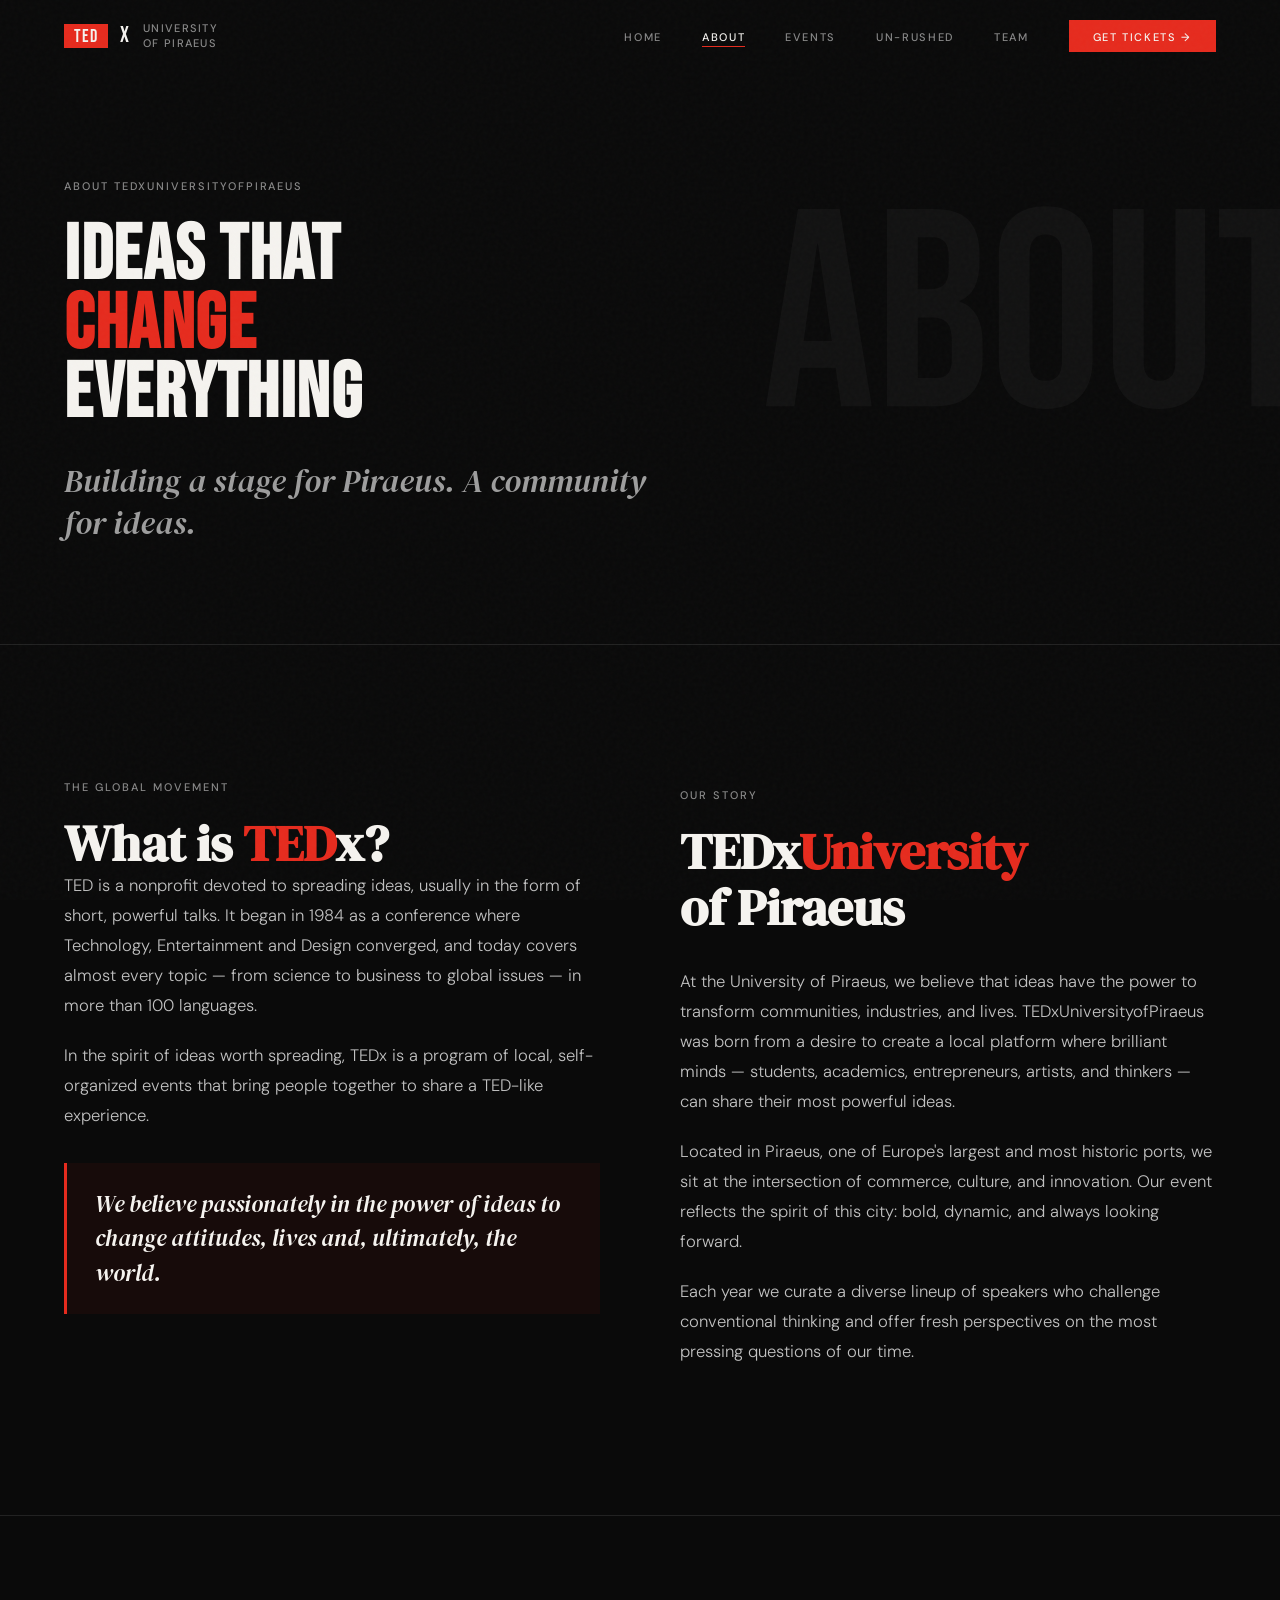
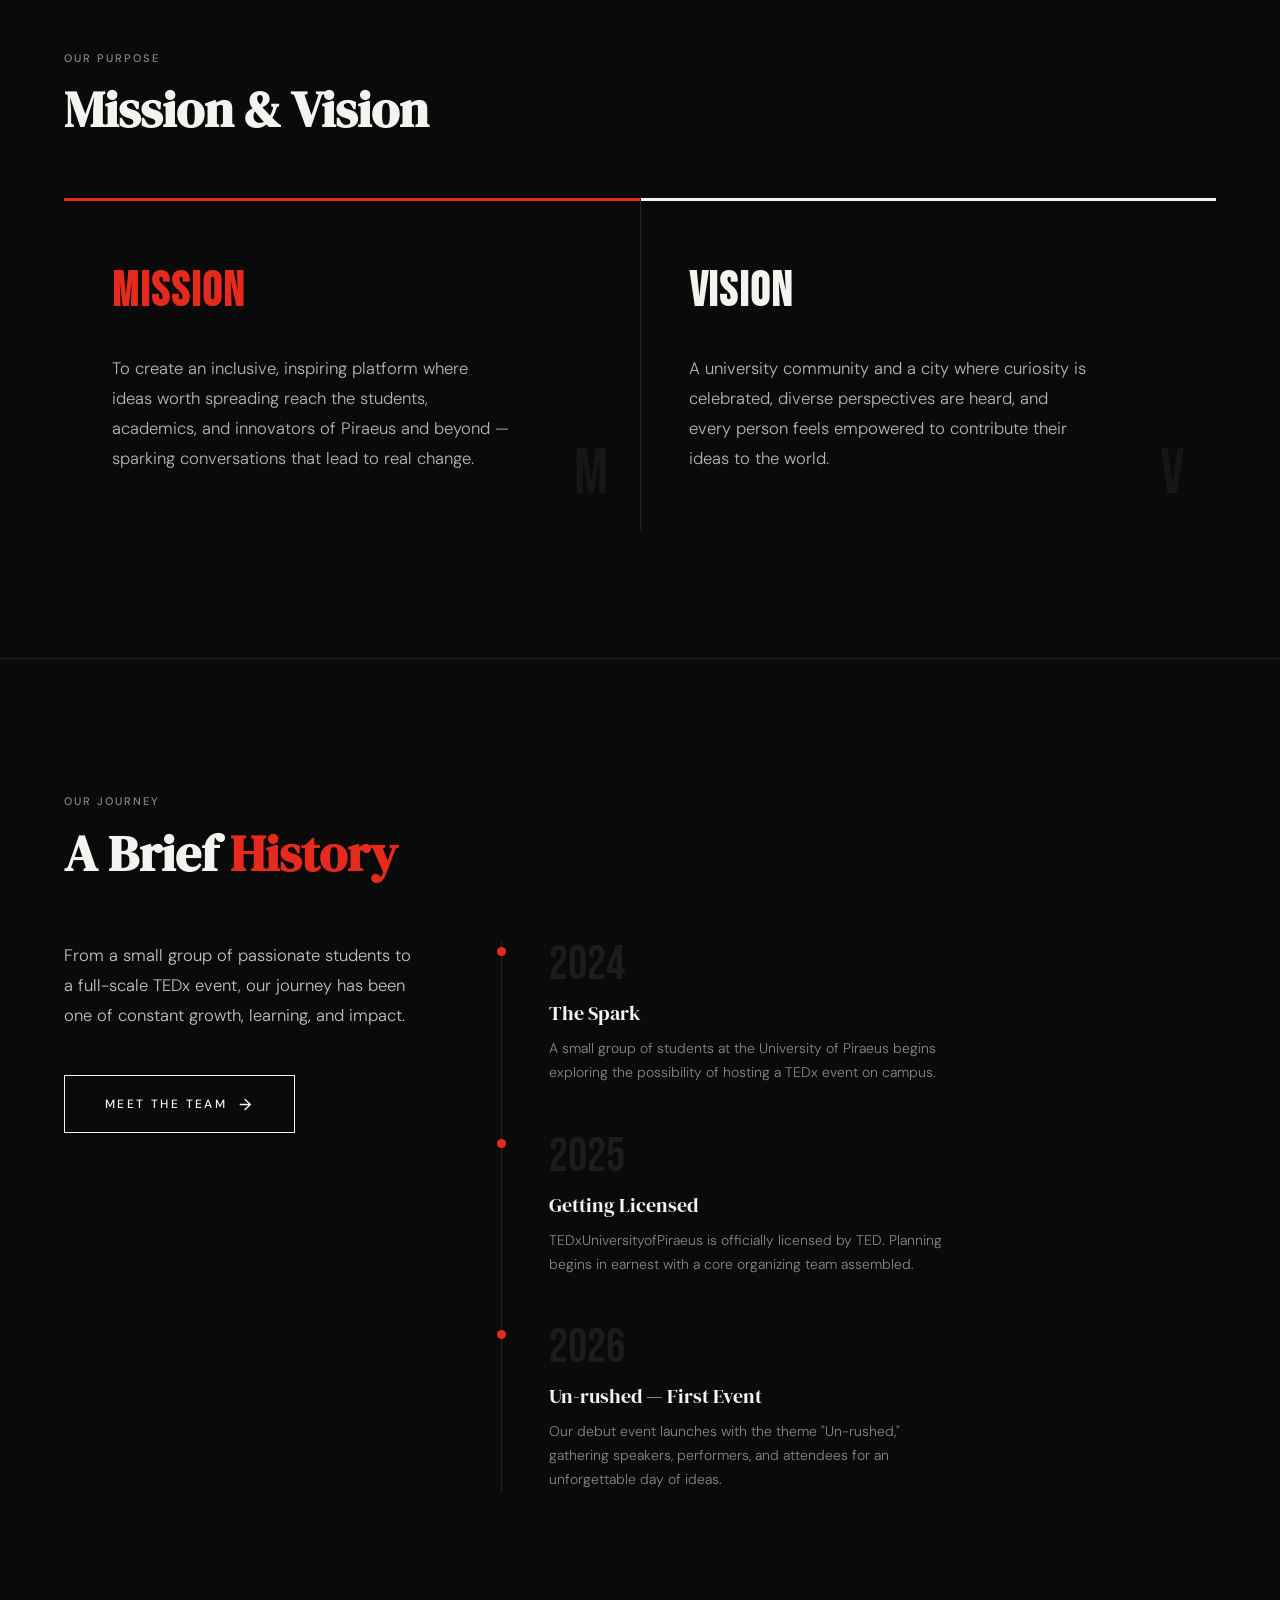
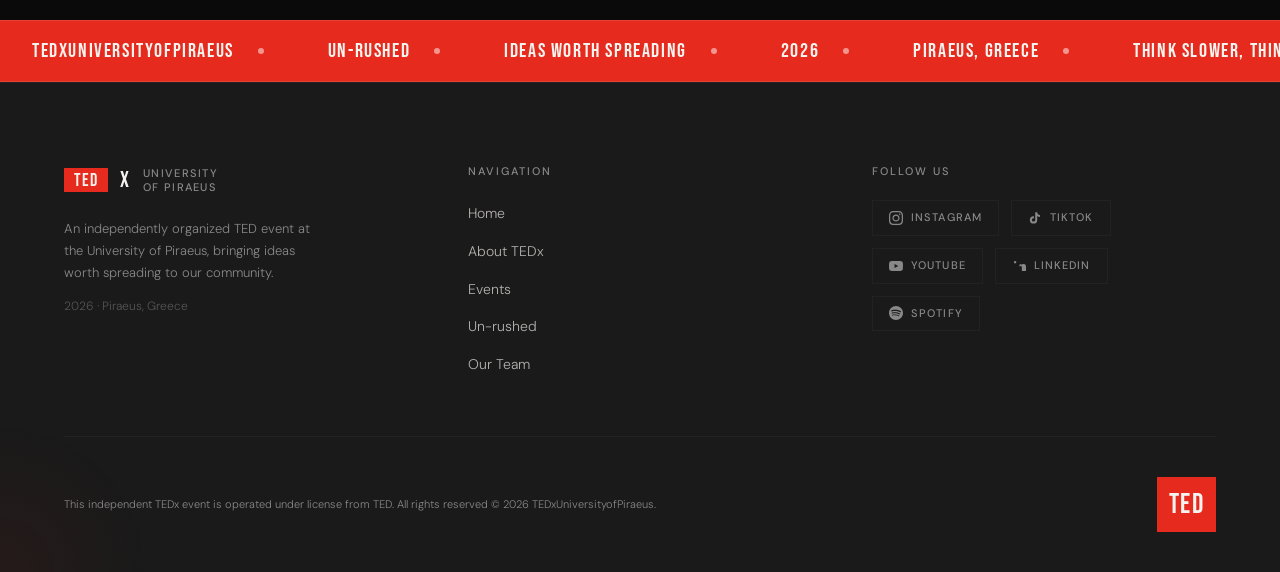
==== about.html @ 02e5111a "Add Files" ====
<!DOCTYPE html>
<html lang="en">
<head>
  <meta charset="UTF-8">
  <meta name="viewport" content="width=device-width, initial-scale=1.0">
  <title>About — TEDxUniversityofPiraeus 2026</title>
  <meta name="description" content="About TEDxUniversityofPiraeus — what TEDx is, our mission and vision, and the story behind our 2026 'Un-rushed' event.">
  <link rel="stylesheet" href="css/style.css">
  <style>
    .tedx-explain-grid { display: grid; grid-template-columns: 1fr 1fr; gap: 80px; align-items: start; }
    .tedx-explain-left p,
    .tedx-explain-right p {
      font-size: clamp(15px, 1.3vw, 18px); line-height: 1.8;
      color: rgba(255,255,255,0.75); margin-bottom: 20px;
    }
    .tedx-highlight-box {
      border-left: 3px solid var(--red); padding: 24px 28px;
      background: rgba(230,43,30,0.06); margin-top: 32px;
    }
    .tedx-highlight-box p {
      font-family: var(--font-serif); font-style: italic;
      font-size: clamp(18px, 1.8vw, 24px); line-height: 1.5; color: var(--white); margin: 0;
    }

    /* Mission / Vision */
    .mv-grid { display: grid; grid-template-columns: 1fr 1fr; gap: 1px; background: var(--gray-line); margin-top: 60px; }
    .mv-card { background: var(--black); padding: 56px 48px; position: relative; overflow: hidden; }
    .mv-card::before { content: ''; position: absolute; top: 0; left: 0; right: 0; height: 3px; }
    .mv-card:first-child::before { background: var(--red); }
    .mv-card:last-child::before  { background: var(--white); }
    .mv-card-icon {
      position: absolute; bottom: 24px; right: 32px;
      font-family: var(--font-display); font-size: 64px;
      color: rgba(255,255,255,0.05); line-height: 1;
    }
    .mv-card h3 {
      font-family: var(--font-display); font-size: 48px; letter-spacing: 0.04em;
      text-transform: uppercase; margin-bottom: 24px; color: var(--red);
    }
    .mv-card:last-child h3 { color: var(--white); }
    .mv-card p {
      font-size: clamp(15px, 1.3vw, 18px); line-height: 1.8;
      color: rgba(255,255,255,0.7); max-width: 400px;
    }

    /* History timeline */
    .history-intro { display: grid; grid-template-columns: 1fr 2fr; gap: 80px; align-items: start; margin-top: 60px; }
    .history-intro p { font-size: clamp(15px, 1.3vw, 18px); line-height: 1.8; color: rgba(255,255,255,0.75); margin-bottom: 20px; }
    .timeline { position: relative; }
    .timeline::before { content: ''; position: absolute; left: 0; top: 0; bottom: 0; width: 1px; background: var(--gray-line); }
    .timeline-item { padding: 0 0 48px 48px; position: relative; }
    .timeline-item:last-child { padding-bottom: 0; }
    .timeline-item::before {
      content: ''; position: absolute; left: -4px; top: 6px;
      width: 9px; height: 9px; border-radius: 50%; background: var(--red);
    }
    .timeline-year { font-family: var(--font-display); font-size: 48px; color: rgba(255,255,255,0.08); line-height: 1; margin-bottom: 8px; }
    .timeline-title { font-family: var(--font-serif); font-size: 20px; color: var(--white); margin-bottom: 8px; }
    .timeline-desc { font-size: 14px; color: var(--gray-light); line-height: 1.7; max-width: 400px; }

    @media (max-width: 768px) {
      .tedx-explain-grid { grid-template-columns: 1fr; gap: 48px; }
      .mv-grid { grid-template-columns: 1fr; }
      .history-intro { grid-template-columns: 1fr; gap: 40px; }
    }
  </style>
</head>
<body>

<div id="nav-placeholder"></div>

<!-- PAGE HERO -->
<section class="page-hero">
  <div class="page-hero__bg">ABOUT</div>
  <div class="container">
    <span class="t-label anim-fade-up">About TEDxUniversityofPiraeus</span>
    <h1 class="t-title anim-fade-up anim-delay-2" style="margin-top:24px;max-width:800px;">
      Ideas That<br><span class="text-red">Change</span><br>Everything
    </h1>
    <p class="t-subheading anim-fade-up anim-delay-3" style="margin-top:32px;max-width:600px;color:rgba(255,255,255,0.6);">
      Building a stage for Piraeus. A community for ideas.
    </p>
  </div>
</section>

<!-- WHAT IS TEDx -->
<section class="section section--line">
  <div class="container">
    <div class="tedx-explain-grid">
      <div class="tedx-explain-left reveal">
        <span class="t-label">The Global Movement</span>
        <h2 class="t-heading" style="margin-top:16px;">What is <span class="text-red">TED</span>x?</h2>
        <p>TED is a nonprofit devoted to spreading ideas, usually in the form of short, powerful talks. It began in 1984 as a conference where Technology, Entertainment and Design converged, and today covers almost every topic — from science to business to global issues — in more than 100 languages.</p>
        <p>In the spirit of ideas worth spreading, TEDx is a program of local, self-organized events that bring people together to share a TED-like experience.</p>
        <div class="tedx-highlight-box">
          <p>We believe passionately in the power of ideas to change attitudes, lives and, ultimately, the world.</p>
        </div>
      </div>

      <div class="tedx-explain-right reveal" style="padding-top:8px;">
        <span class="t-label">Our Story</span>
        <h2 class="t-heading" style="margin-top:16px;margin-bottom:32px;">TEDx<span class="text-red">University</span><br>of Piraeus</h2>
        <p>At the University of Piraeus, we believe that ideas have the power to transform communities, industries, and lives. TEDxUniversityofPiraeus was born from a desire to create a local platform where brilliant minds — students, academics, entrepreneurs, artists, and thinkers — can share their most powerful ideas.</p>
        <p>Located in Piraeus, one of Europe's largest and most historic ports, we sit at the intersection of commerce, culture, and innovation. Our event reflects the spirit of this city: bold, dynamic, and always looking forward.</p>
        <p>Each year we curate a diverse lineup of speakers who challenge conventional thinking and offer fresh perspectives on the most pressing questions of our time.</p>
      </div>
    </div>
  </div>
</section>

<!-- MISSION & VISION -->
<section class="section section--line">
  <div class="container">
    <div class="reveal">
      <span class="t-label">Our Purpose</span>
      <h2 class="t-heading" style="margin-top:12px;">Mission &amp; Vision</h2>
    </div>
    <div class="mv-grid">
      <div class="mv-card reveal">
        <div class="mv-card-icon">M</div>
        <h3>Mission</h3>
        <p>To create an inclusive, inspiring platform where ideas worth spreading reach the students, academics, and innovators of Piraeus and beyond — sparking conversations that lead to real change.</p>
      </div>
      <div class="mv-card reveal">
        <div class="mv-card-icon">V</div>
        <h3>Vision</h3>
        <p>A university community and a city where curiosity is celebrated, diverse perspectives are heard, and every person feels empowered to contribute their ideas to the world.</p>
      </div>
    </div>
  </div>
</section>

<!-- HISTORY -->
<section class="section">
  <div class="container">
    <div class="reveal">
      <span class="t-label">Our Journey</span>
      <h2 class="t-heading" style="margin-top:12px;">A Brief <span class="text-red">History</span></h2>
    </div>
    <div class="history-intro">
      <div class="reveal">
        <p>From a small group of passionate students to a full-scale TEDx event, our journey has been one of constant growth, learning, and impact.</p>
        <a href="team.html" class="btn btn-outline btn-arrow" style="margin-top:24px;">Meet the Team</a>
      </div>
      <div class="timeline reveal">
        <div class="timeline-item">
          <div class="timeline-year">2024</div>
          <div class="timeline-title">The Spark</div>
          <div class="timeline-desc">A small group of students at the University of Piraeus begins exploring the possibility of hosting a TEDx event on campus.</div>
        </div>
        <div class="timeline-item">
          <div class="timeline-year">2025</div>
          <div class="timeline-title">Getting Licensed</div>
          <div class="timeline-desc">TEDxUniversityofPiraeus is officially licensed by TED. Planning begins in earnest with a core organizing team assembled.</div>
        </div>
        <div class="timeline-item">
          <div class="timeline-year">2026</div>
          <div class="timeline-title">Un-rushed — First Event</div>
          <div class="timeline-desc">Our debut event launches with the theme "Un-rushed," gathering speakers, performers, and attendees for an unforgettable day of ideas.</div>
        </div>
      </div>
    </div>
  </div>
</section>

<!-- TICKER -->
<div class="ticker">
  <div class="ticker-track">
    <span class="ticker-item">TEDxUniversityofPiraeus<span class="ticker-dot"></span></span>
    <span class="ticker-item">Un-rushed<span class="ticker-dot"></span></span>
    <span class="ticker-item">Ideas Worth Spreading<span class="ticker-dot"></span></span>
    <span class="ticker-item">2026<span class="ticker-dot"></span></span>
    <span class="ticker-item">Piraeus, Greece<span class="ticker-dot"></span></span>
    <span class="ticker-item">Think Slower, Think Deeper<span class="ticker-dot"></span></span>
  </div>
</div>

<div id="footer-placeholder"></div>

<script src="js/components.js"></script>
<script src="js/main.js"></script>
</body>
</html>
---- css/style.css ----
/* =========================================================
   TEDxUniversityofPiraeus 2026 — "Un-rushed"
   Global Design System
   ========================================================= */

@import url('https://fonts.googleapis.com/css2?family=Bebas+Neue&family=DM+Serif+Display:ital@0;1&family=DM+Sans:ital,opsz,wght@0,9..40,300;0,9..40,400;0,9..40,500;1,9..40,300&display=swap');

/* ---------------------------------------------------------
   1. TOKENS
   --------------------------------------------------------- */
:root {
  /* Brand */
  --red:        #E62B1E;
  --red-dark:   #C0241A;
  --black:      #0A0A0A;
  --white:      #F5F3EF;
  --gray:       #1A1A1A;
  --gray-mid:   #2E2E2E;
  --gray-light: #888888;
  --gray-line:  #222222;
  --accent-blue:#4A9EFF;

  /* Type */
  --font-display: 'Bebas Neue', sans-serif;
  --font-serif:   'DM Serif Display', serif;
  --font-body:    'DM Sans', sans-serif;

  /* Layout */
  --nav-height:  72px;
  --max-width:   1400px;
  --section-pad: clamp(80px, 10vw, 160px);
  --gutter:      clamp(20px, 5vw, 80px);

  /* Motion */
  --ease-out: cubic-bezier(0.16, 1, 0.3, 1);
}

/* ---------------------------------------------------------
   2. RESET
   --------------------------------------------------------- */
*, *::before, *::after {
  box-sizing: border-box;
  margin: 0;
  padding: 0;
}

html {
  scroll-behavior: smooth;
  font-size: 16px;
  -webkit-text-size-adjust: 100%;
}

body {
  background: var(--black);
  color: var(--white);
  font-family: var(--font-body);
  font-weight: 300;
  line-height: 1.6;
  overflow-x: hidden;
}

a   { color: inherit; text-decoration: none; }
img { max-width: 100%; display: block; }
ul  { list-style: none; }
button { font-family: inherit; }

::selection { background: var(--red); color: var(--white); }

/* Scrollbar */
::-webkit-scrollbar       { width: 4px; }
::-webkit-scrollbar-track { background: var(--black); }
::-webkit-scrollbar-thumb { background: var(--red); }

/* Film-grain overlay */
body::after {
  content: '';
  position: fixed;
  inset: 0;
  background-image: url("data:image/svg+xml,%3Csvg viewBox='0 0 256 256' xmlns='http://www.w3.org/2000/svg'%3E%3Cfilter id='n'%3E%3CfeTurbulence type='fractalNoise' baseFrequency='0.9' numOctaves='4' stitchTiles='stitch'/%3E%3C/filter%3E%3Crect width='100%25' height='100%25' filter='url(%23n)'/%3E%3C/svg%3E");
  opacity: 0.025;
  pointer-events: none;
  z-index: 9999;
}

/* ---------------------------------------------------------
   3. TYPOGRAPHY SCALE
   --------------------------------------------------------- */
.t-hero {
  font-family: var(--font-display);
  font-size: clamp(72px, 14vw, 220px);
  line-height: 0.88;
  letter-spacing: -0.01em;
  text-transform: uppercase;
}

.t-title {
  font-family: var(--font-display);
  font-size: clamp(40px, 6vw, 100px);
  line-height: 0.9;
  letter-spacing: 0.02em;
  text-transform: uppercase;
}

.t-heading {
  font-family: var(--font-serif);
  font-size: clamp(28px, 4vw, 56px);
  line-height: 1.1;
}

.t-subheading {
  font-family: var(--font-serif);
  font-style: italic;
  font-size: clamp(20px, 2.5vw, 32px);
  line-height: 1.3;
}

.t-label {
  font-family: var(--font-body);
  font-size: 11px;
  font-weight: 500;
  letter-spacing: 0.18em;
  text-transform: uppercase;
  color: var(--gray-light);
}

.t-body {
  font-family: var(--font-body);
  font-size: clamp(15px, 1.2vw, 18px);
  line-height: 1.75;
  font-weight: 300;
}

.text-red { color: var(--red); }

/* ---------------------------------------------------------
   4. LAYOUT UTILITIES
   --------------------------------------------------------- */
.container {
  max-width: var(--max-width);
  margin: 0 auto;
  padding: 0 var(--gutter);
}

.section       { padding: var(--section-pad) 0; }
.section--line { border-bottom: 1px solid var(--gray-line); }

.grid-2 { display: grid; grid-template-columns: 1fr 1fr; gap: 40px; }
.grid-3 { display: grid; grid-template-columns: repeat(3, 1fr); gap: 24px; }

.flex-between {
  display: flex;
  justify-content: space-between;
  align-items: center;
}

.divider  { width: 100%; height: 1px; background: var(--gray-line); }
.red-line { display: block; width: 48px; height: 3px; background: var(--red); margin-bottom: 24px; }

/* ---------------------------------------------------------
   5. NAVBAR
   --------------------------------------------------------- */
.navbar {
  position: fixed;
  inset: 0 0 auto 0;
  z-index: 1000;
  height: var(--nav-height);
  display: flex;
  align-items: center;
  justify-content: space-between;
  padding: 0 var(--gutter);
  border-bottom: 1px solid transparent;
  transition: background 0.4s ease, border-color 0.4s ease;
}

.navbar.scrolled {
  background: rgba(10, 10, 10, 0.95);
  backdrop-filter: blur(12px);
  -webkit-backdrop-filter: blur(12px);
  border-color: var(--gray-line);
}

.nav-logo { display: flex; align-items: center; gap: 12px; }

.nav-logo-ted {
  background: var(--red);
  color: var(--white);
  font-family: var(--font-display);
  font-size: 18px;
  letter-spacing: 0.05em;
  padding: 4px 10px 2px;
  line-height: 1;
}

.nav-logo-x {
  font-family: var(--font-display);
  font-size: 22px;
  color: var(--white);
  letter-spacing: 0.1em;
}

.nav-logo-name {
  font-family: var(--font-body);
  font-size: 11px;
  font-weight: 500;
  letter-spacing: 0.12em;
  text-transform: uppercase;
  color: var(--gray-light);
  line-height: 1.3;
  max-width: 120px;
}

.nav-links { display: flex; align-items: center; gap: 40px; }

.nav-links a {
  position: relative;
  font-size: 11px;
  font-weight: 500;
  letter-spacing: 0.15em;
  text-transform: uppercase;
  color: var(--gray-light);
  transition: color 0.2s;
}

.nav-links a::after {
  content: '';
  position: absolute;
  left: 0;
  bottom: -3px;
  width: 0;
  height: 1px;
  background: var(--red);
  transition: width 0.3s ease;
}

.nav-links a:hover,
.nav-links a.active { color: var(--white); }

.nav-links a:hover::after,
.nav-links a.active::after { width: 100%; }

.nav-cta {
  background: var(--red);
  color: var(--white) !important;
  padding: 10px 24px 8px !important;
  font-size: 11px;
  letter-spacing: 0.15em;
  text-transform: uppercase;
  font-weight: 500;
  transition: background 0.2s !important;
}
.nav-cta::after  { display: none !important; }
.nav-cta:hover   { background: var(--red-dark); color: var(--white) !important; }

/* Hamburger */
.nav-hamburger {
  display: none;
  flex-direction: column;
  gap: 5px;
  padding: 8px;
  background: none;
  border: none;
  cursor: pointer;
}
.nav-hamburger span {
  display: block;
  width: 24px;
  height: 1.5px;
  background: var(--white);
  transition: all 0.3s ease;
}
.nav-hamburger.open span:nth-child(1) { transform: translateY(6.5px) rotate(45deg); }
.nav-hamburger.open span:nth-child(2) { opacity: 0; }
.nav-hamburger.open span:nth-child(3) { transform: translateY(-6.5px) rotate(-45deg); }

/* Mobile menu */
.nav-mobile {
  display: none;
  position: fixed;
  inset: var(--nav-height) 0 0 0;
  background: var(--black);
  z-index: 999;
  padding: 60px var(--gutter);
  flex-direction: column;
  gap: 32px;
  opacity: 0;
  pointer-events: none;
  transition: opacity 0.3s ease;
}
.nav-mobile.open { display: flex; opacity: 1; pointer-events: all; }
.nav-mobile a {
  font-family: var(--font-display);
  font-size: clamp(48px, 10vw, 80px);
  letter-spacing: 0.04em;
  text-transform: uppercase;
  color: var(--white);
  line-height: 1;
  transition: color 0.2s;
}
.nav-mobile a:hover { color: var(--red); }

/* ---------------------------------------------------------
   6. BUTTONS
   --------------------------------------------------------- */
.btn {
  display: inline-flex;
  align-items: center;
  gap: 12px;
  padding: 16px 40px 14px;
  font-family: var(--font-body);
  font-size: 12px;
  font-weight: 500;
  letter-spacing: 0.2em;
  text-transform: uppercase;
  cursor: pointer;
  border: none;
  transition: all 0.3s ease;
}

.btn-primary { background: var(--red); color: var(--white); }
.btn-primary:hover { background: var(--red-dark); transform: translateY(-2px); }

.btn-outline { background: transparent; color: var(--white); border: 1px solid var(--white); }
.btn-outline:hover { background: var(--white); color: var(--black); transform: translateY(-2px); }

.btn-white { background: var(--white); color: var(--red); }
.btn-white:hover { background: var(--black); color: var(--white); transform: translateY(-2px); }

.btn-arrow::after { content: '→'; font-size: 16px; transition: transform 0.2s; }
.btn-arrow:hover::after { transform: translateX(4px); }

/* ---------------------------------------------------------
   7. SECTION LABEL
   --------------------------------------------------------- */
.section-label {
  display: flex;
  align-items: center;
  gap: 16px;
  margin-bottom: 48px;
}
.section-label::before {
  content: '';
  display: block;
  width: 32px;
  height: 2px;
  background: var(--red);
}

/* ---------------------------------------------------------
   8. CARDS
   --------------------------------------------------------- */
.card {
  border: 1px solid var(--gray-line);
  padding: 40px 32px;
  position: relative;
  overflow: hidden;
  transition: border-color 0.3s ease, transform 0.3s ease;
}
.card::before {
  content: '';
  position: absolute;
  top: 0; left: 0;
  width: 3px; height: 0;
  background: var(--red);
  transition: height 0.4s ease;
}
.card:hover { border-color: var(--gray-mid); transform: translateY(-4px); }
.card:hover::before { height: 100%; }

/* ---------------------------------------------------------
   9. PAGE HERO (inner pages)
   --------------------------------------------------------- */
.page-hero {
  padding-top: calc(var(--nav-height) + 100px);
  padding-bottom: 100px;
  border-bottom: 1px solid var(--gray-line);
  position: relative;
  overflow: hidden;
}

.page-hero__bg {
  position: absolute;
  right: -3%;
  top: 50%;
  transform: translateY(-50%);
  font-family: var(--font-display);
  font-size: clamp(120px, 22vw, 360px);
  color: rgba(255, 255, 255, 0.03);
  line-height: 1;
  white-space: nowrap;
  pointer-events: none;
  user-select: none;
}

/* ---------------------------------------------------------
   10. TICKER
   --------------------------------------------------------- */
.ticker {
  background: var(--red);
  overflow: hidden;
  padding: 14px 0;
  border-top: 1px solid rgba(255, 255, 255, 0.1);
  border-bottom: 1px solid rgba(255, 255, 255, 0.1);
}
.ticker-track {
  display: flex;
  white-space: nowrap;
  animation: tickerScroll 20s linear infinite;
}
.ticker-item {
  display: flex;
  align-items: center;
  gap: 24px;
  padding: 0 32px;
  font-family: var(--font-display);
  font-size: 20px;
  letter-spacing: 0.08em;
  text-transform: uppercase;
  color: var(--white);
}
.ticker-dot {
  width: 6px; height: 6px;
  border-radius: 50%;
  background: rgba(255, 255, 255, 0.5);
  flex-shrink: 0;
}

/* ---------------------------------------------------------
   11. FOOTER
   --------------------------------------------------------- */
.footer {
  background: var(--gray);
  border-top: 1px solid var(--gray-line);
  padding: 80px 0 40px;
}
.footer-top {
  display: grid;
  grid-template-columns: 1fr 1fr 1fr;
  gap: 60px;
  padding-bottom: 60px;
  border-bottom: 1px solid var(--gray-line);
  margin-bottom: 40px;
}
.footer-brand p {
  font-size: 13px;
  color: var(--gray-light);
  line-height: 1.7;
  max-width: 260px;
}
.footer-nav h4,
.footer-social h4 {
  font-size: 11px;
  font-weight: 500;
  letter-spacing: 0.18em;
  text-transform: uppercase;
  color: var(--gray-light);
  margin-bottom: 20px;
}
.footer-nav ul { display: flex; flex-direction: column; gap: 12px; }
.footer-nav ul a {
  font-size: 14px;
  color: var(--white);
  opacity: 0.7;
  transition: opacity 0.2s, color 0.2s;
}
.footer-nav ul a:hover { opacity: 1; color: var(--red); }

.social-links { display: flex; flex-wrap: wrap; gap: 12px; }
.social-link {
  display: flex;
  align-items: center;
  gap: 8px;
  padding: 8px 16px;
  border: 1px solid var(--gray-line);
  font-size: 11px;
  font-weight: 500;
  letter-spacing: 0.1em;
  text-transform: uppercase;
  color: var(--gray-light);
  transition: all 0.2s;
}
.social-link:hover {
  border-color: var(--red);
  color: var(--white);
  background: rgba(230, 43, 30, 0.1);
}

.footer-bottom {
  display: flex;
  justify-content: space-between;
  align-items: center;
  gap: 20px;
  flex-wrap: wrap;
}
.footer-copy {
  font-size: 11px;
  color: var(--gray-light);
  line-height: 1.6;
  max-width: 600px;
}
.footer-ted-badge {
  background: var(--red);
  color: var(--white);
  font-family: var(--font-display);
  font-size: 28px;
  padding: 6px 12px 4px;
  letter-spacing: 0.05em;
  flex-shrink: 0;
}

/* ---------------------------------------------------------
   12. ANIMATIONS
   --------------------------------------------------------- */
@keyframes fadeUp       { from { opacity: 0; transform: translateY(30px); } to { opacity: 1; transform: translateY(0); } }
@keyframes fadeIn       { from { opacity: 0; } to { opacity: 1; } }
@keyframes slideUp      { to { transform: translateY(0); } }
@keyframes tickerScroll { from { transform: translateX(0); } to { transform: translateX(-50%); } }
@keyframes scrollPulse  { 0%,100% { opacity: 0.3; transform: scaleY(1); } 50% { opacity: 1; transform: scaleY(1.2); } }
@keyframes breathe      { 0%,100% { transform: translate(-50%, -50%) scale(1); } 50% { transform: translate(-50%, -50%) scale(1.03); } }

.anim-fade-up { opacity: 0; animation: fadeUp 0.8s ease forwards; }
.anim-delay-1 { animation-delay: 0.1s; }
.anim-delay-2 { animation-delay: 0.2s; }
.anim-delay-3 { animation-delay: 0.3s; }
.anim-delay-4 { animation-delay: 0.4s; }
.anim-delay-5 { animation-delay: 0.5s; }
.anim-delay-6 { animation-delay: 0.6s; }
.anim-delay-7 { animation-delay: 0.7s; }

/* Scroll reveal */
.reveal {
  opacity: 0;
  transform: translateY(40px);
  transition: opacity 0.7s ease, transform 0.7s ease;
}
.reveal.visible { opacity: 1; transform: translateY(0); }

@media (prefers-reduced-motion: reduce) {
  *, *::before, *::after {
    animation-duration: 0.001ms !important;
    animation-iteration-count: 1 !important;
    transition-duration: 0.001ms !important;
    scroll-behavior: auto !important;
  }
  .reveal { opacity: 1; transform: none; }
}

/* ---------------------------------------------------------
   13. RESPONSIVE
   --------------------------------------------------------- */
@media (max-width: 1024px) {
  .grid-3 { grid-template-columns: 1fr 1fr; }
  .footer-top { grid-template-columns: 1fr 1fr; }
  .footer-top > *:last-child { grid-column: 1 / -1; }
}

@media (max-width: 768px) {
  .grid-2, .grid-3 { grid-template-columns: 1fr; }
  .nav-links { display: none; }
  .nav-hamburger { display: flex; }
  .footer-top { grid-template-columns: 1fr; gap: 40px; }
  .footer-bottom { flex-direction: column; align-items: flex-start; gap: 16px; }
}
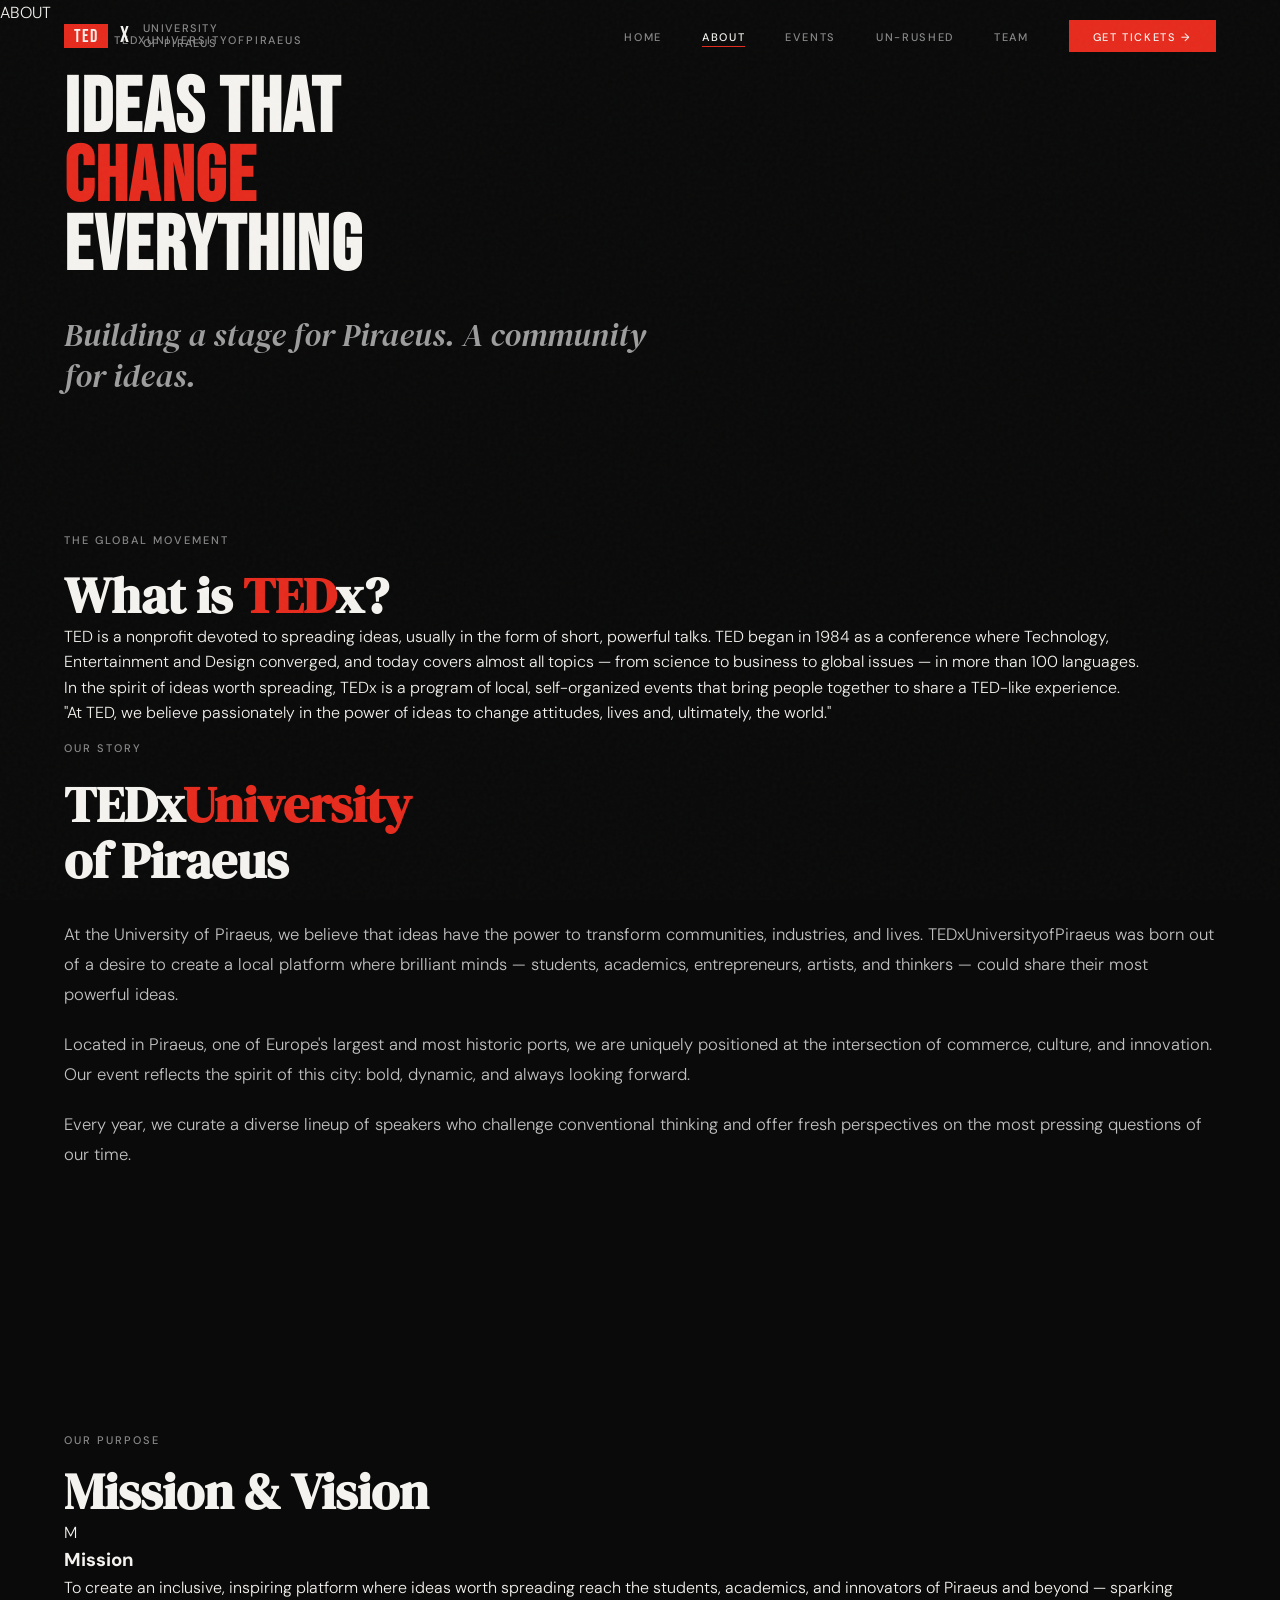
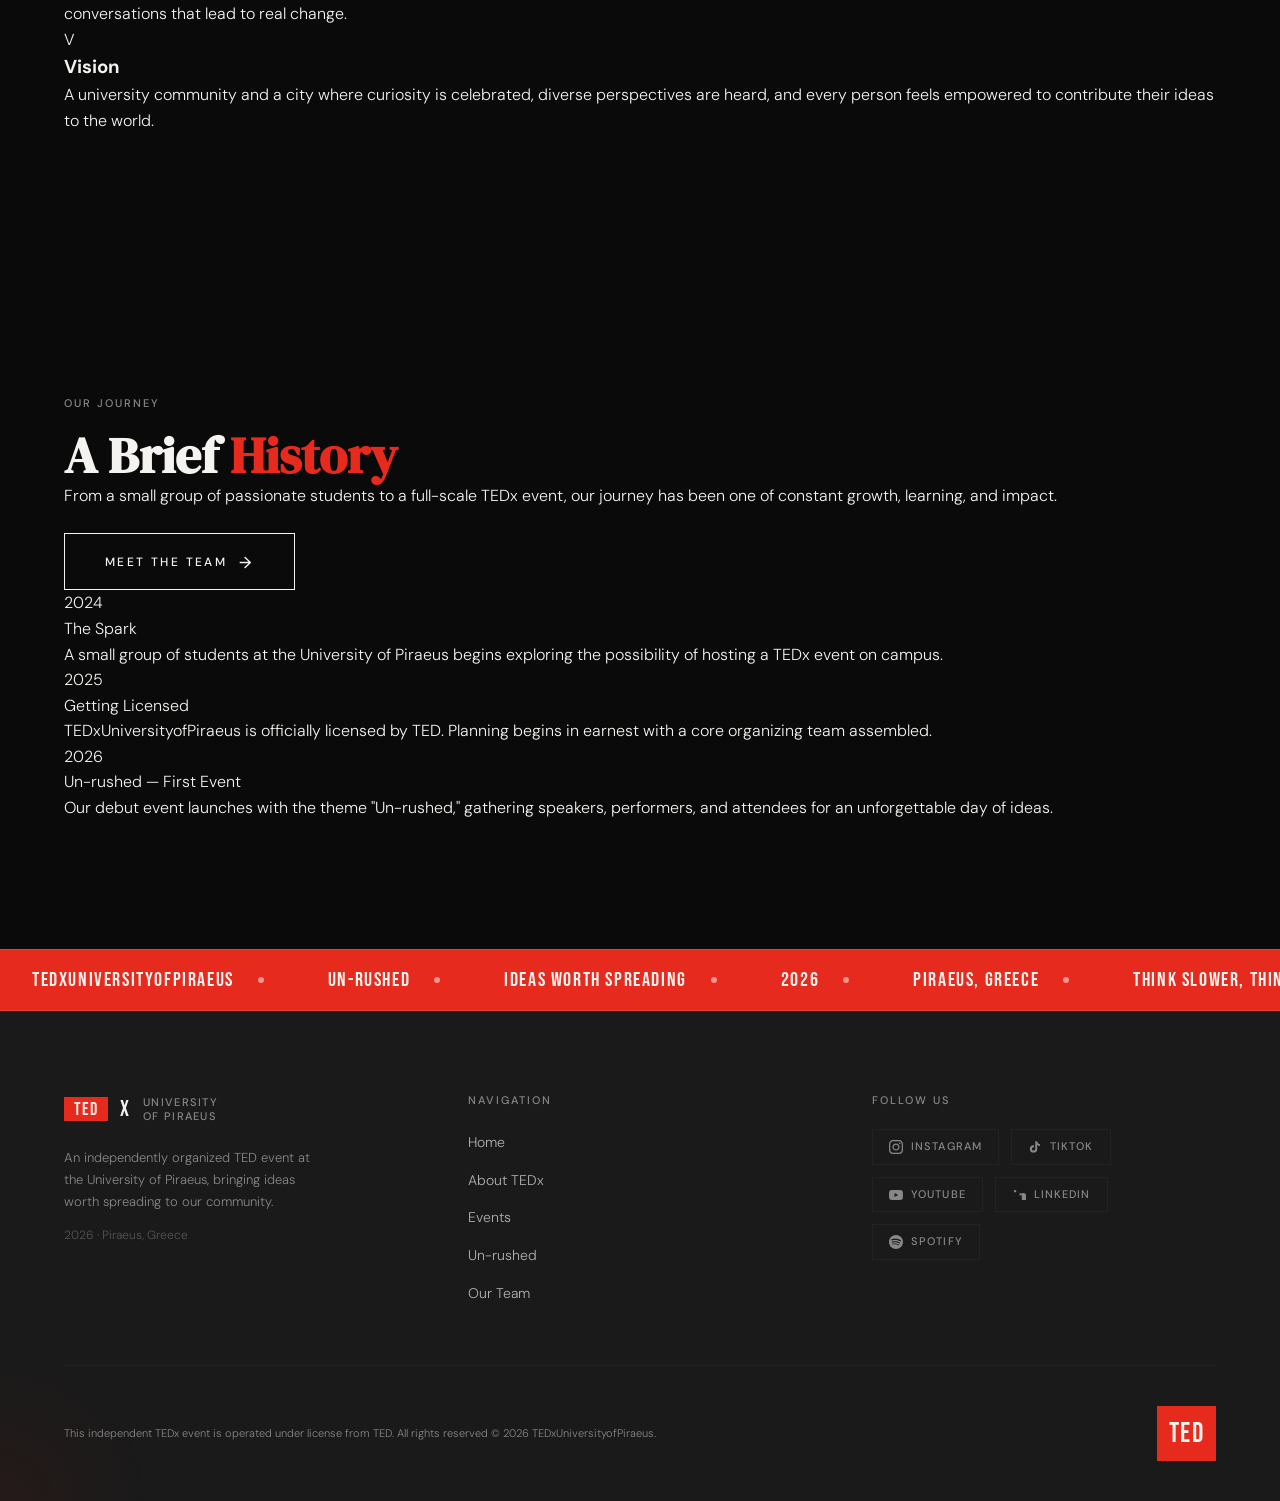
==== commit f4b0ee2f: "Add files via upload" ====
--- a/about.html
+++ b/about.html
@@ -1,120 +1,70 @@
 <!DOCTYPE html>
-<html lang="en">
+<html lang="el">
 <head>
   <meta charset="UTF-8">
   <meta name="viewport" content="width=device-width, initial-scale=1.0">
   <title>About — TEDxUniversityofPiraeus 2026</title>
-  <meta name="description" content="About TEDxUniversityofPiraeus — what TEDx is, our mission and vision, and the story behind our 2026 'Un-rushed' event.">
   <link rel="stylesheet" href="css/style.css">
-  <style>
-    .tedx-explain-grid { display: grid; grid-template-columns: 1fr 1fr; gap: 80px; align-items: start; }
-    .tedx-explain-left p,
-    .tedx-explain-right p {
-      font-size: clamp(15px, 1.3vw, 18px); line-height: 1.8;
-      color: rgba(255,255,255,0.75); margin-bottom: 20px;
-    }
-    .tedx-highlight-box {
-      border-left: 3px solid var(--red); padding: 24px 28px;
-      background: rgba(230,43,30,0.06); margin-top: 32px;
-    }
-    .tedx-highlight-box p {
-      font-family: var(--font-serif); font-style: italic;
-      font-size: clamp(18px, 1.8vw, 24px); line-height: 1.5; color: var(--white); margin: 0;
-    }
-
-    /* Mission / Vision */
-    .mv-grid { display: grid; grid-template-columns: 1fr 1fr; gap: 1px; background: var(--gray-line); margin-top: 60px; }
-    .mv-card { background: var(--black); padding: 56px 48px; position: relative; overflow: hidden; }
-    .mv-card::before { content: ''; position: absolute; top: 0; left: 0; right: 0; height: 3px; }
-    .mv-card:first-child::before { background: var(--red); }
-    .mv-card:last-child::before  { background: var(--white); }
-    .mv-card-icon {
-      position: absolute; bottom: 24px; right: 32px;
-      font-family: var(--font-display); font-size: 64px;
-      color: rgba(255,255,255,0.05); line-height: 1;
-    }
-    .mv-card h3 {
-      font-family: var(--font-display); font-size: 48px; letter-spacing: 0.04em;
-      text-transform: uppercase; margin-bottom: 24px; color: var(--red);
-    }
-    .mv-card:last-child h3 { color: var(--white); }
-    .mv-card p {
-      font-size: clamp(15px, 1.3vw, 18px); line-height: 1.8;
-      color: rgba(255,255,255,0.7); max-width: 400px;
-    }
-
-    /* History timeline */
-    .history-intro { display: grid; grid-template-columns: 1fr 2fr; gap: 80px; align-items: start; margin-top: 60px; }
-    .history-intro p { font-size: clamp(15px, 1.3vw, 18px); line-height: 1.8; color: rgba(255,255,255,0.75); margin-bottom: 20px; }
-    .timeline { position: relative; }
-    .timeline::before { content: ''; position: absolute; left: 0; top: 0; bottom: 0; width: 1px; background: var(--gray-line); }
-    .timeline-item { padding: 0 0 48px 48px; position: relative; }
-    .timeline-item:last-child { padding-bottom: 0; }
-    .timeline-item::before {
-      content: ''; position: absolute; left: -4px; top: 6px;
-      width: 9px; height: 9px; border-radius: 50%; background: var(--red);
-    }
-    .timeline-year { font-family: var(--font-display); font-size: 48px; color: rgba(255,255,255,0.08); line-height: 1; margin-bottom: 8px; }
-    .timeline-title { font-family: var(--font-serif); font-size: 20px; color: var(--white); margin-bottom: 8px; }
-    .timeline-desc { font-size: 14px; color: var(--gray-light); line-height: 1.7; max-width: 400px; }
-
-    @media (max-width: 768px) {
-      .tedx-explain-grid { grid-template-columns: 1fr; gap: 48px; }
-      .mv-grid { grid-template-columns: 1fr; }
-      .history-intro { grid-template-columns: 1fr; gap: 40px; }
-    }
-  </style>
+  <link rel="stylesheet" href="css/about.css">
 </head>
 <body>
 
 <div id="nav-placeholder"></div>
 
-<!-- PAGE HERO -->
-<section class="page-hero">
-  <div class="page-hero__bg">ABOUT</div>
+<!-- ── PAGE HERO ── -->
+<section class="about-hero">
+  <div class="about-hero-bg">ABOUT</div>
   <div class="container">
     <span class="t-label anim-fade-up">About TEDxUniversityofPiraeus</span>
-    <h1 class="t-title anim-fade-up anim-delay-2" style="margin-top:24px;max-width:800px;">
-      Ideas That<br><span class="text-red">Change</span><br>Everything
+    <h1 class="t-title anim-fade-up anim-delay-2" style="margin-top:24px; max-width:800px;">
+      Ideas That<br><span style="color:var(--red);">Change</span><br>Everything
     </h1>
-    <p class="t-subheading anim-fade-up anim-delay-3" style="margin-top:32px;max-width:600px;color:rgba(255,255,255,0.6);">
+    <p class="t-subheading anim-fade-up anim-delay-3" style="margin-top:32px; max-width:600px; color:rgba(255,255,255,0.6);">
       Building a stage for Piraeus. A community for ideas.
     </p>
   </div>
 </section>
 
-<!-- WHAT IS TEDx -->
-<section class="section section--line">
+<!-- ── WHAT IS TEDx ── -->
+<section class="tedx-explain section">
   <div class="container">
     <div class="tedx-explain-grid">
       <div class="tedx-explain-left reveal">
         <span class="t-label">The Global Movement</span>
-        <h2 class="t-heading" style="margin-top:16px;">What is <span class="text-red">TED</span>x?</h2>
-        <p>TED is a nonprofit devoted to spreading ideas, usually in the form of short, powerful talks. It began in 1984 as a conference where Technology, Entertainment and Design converged, and today covers almost every topic — from science to business to global issues — in more than 100 languages.</p>
+        <h2 class="t-heading" style="margin-top:16px;">What is <span style="color:var(--red);">TED</span>x?</h2>
+        <p>TED is a nonprofit devoted to spreading ideas, usually in the form of short, powerful talks. TED began in 1984 as a conference where Technology, Entertainment and Design converged, and today covers almost all topics — from science to business to global issues — in more than 100 languages.</p>
         <p>In the spirit of ideas worth spreading, TEDx is a program of local, self-organized events that bring people together to share a TED-like experience.</p>
         <div class="tedx-highlight-box">
-          <p>We believe passionately in the power of ideas to change attitudes, lives and, ultimately, the world.</p>
+          <p>"At TED, we believe passionately in the power of ideas to change attitudes, lives and, ultimately, the world."</p>
         </div>
       </div>
 
       <div class="tedx-explain-right reveal" style="padding-top:8px;">
         <span class="t-label">Our Story</span>
-        <h2 class="t-heading" style="margin-top:16px;margin-bottom:32px;">TEDx<span class="text-red">University</span><br>of Piraeus</h2>
-        <p>At the University of Piraeus, we believe that ideas have the power to transform communities, industries, and lives. TEDxUniversityofPiraeus was born from a desire to create a local platform where brilliant minds — students, academics, entrepreneurs, artists, and thinkers — can share their most powerful ideas.</p>
-        <p>Located in Piraeus, one of Europe's largest and most historic ports, we sit at the intersection of commerce, culture, and innovation. Our event reflects the spirit of this city: bold, dynamic, and always looking forward.</p>
-        <p>Each year we curate a diverse lineup of speakers who challenge conventional thinking and offer fresh perspectives on the most pressing questions of our time.</p>
+        <h2 class="t-heading" style="margin-top:16px; margin-bottom:32px;">TEDx<span style="color:var(--red);">University</span><br>of Piraeus</h2>
+
+        <p style="font-size:clamp(15px,1.3vw,18px);line-height:1.8;color:rgba(255,255,255,0.75);margin-bottom:20px;">
+          At the University of Piraeus, we believe that ideas have the power to transform communities, industries, and lives. TEDxUniversityofPiraeus was born out of a desire to create a local platform where brilliant minds — students, academics, entrepreneurs, artists, and thinkers — could share their most powerful ideas.
+        </p>
+        <p style="font-size:clamp(15px,1.3vw,18px);line-height:1.8;color:rgba(255,255,255,0.75);margin-bottom:20px;">
+          Located in Piraeus, one of Europe's largest and most historic ports, we are uniquely positioned at the intersection of commerce, culture, and innovation. Our event reflects the spirit of this city: bold, dynamic, and always looking forward.
+        </p>
+        <p style="font-size:clamp(15px,1.3vw,18px);line-height:1.8;color:rgba(255,255,255,0.75);">
+          Every year, we curate a diverse lineup of speakers who challenge conventional thinking and offer fresh perspectives on the most pressing questions of our time.
+        </p>
       </div>
     </div>
   </div>
 </section>
 
-<!-- MISSION & VISION -->
-<section class="section section--line">
+<!-- ── MISSION & VISION ── -->
+<section class="mission-vision section">
   <div class="container">
     <div class="reveal">
       <span class="t-label">Our Purpose</span>
-      <h2 class="t-heading" style="margin-top:12px;">Mission &amp; Vision</h2>
+      <h2 class="t-heading" style="margin-top:12px;">Mission & Vision</h2>
     </div>
+
     <div class="mv-grid">
       <div class="mv-card reveal">
         <div class="mv-card-icon">M</div>
@@ -130,18 +80,20 @@
   </div>
 </section>
 
-<!-- HISTORY -->
-<section class="section">
+<!-- ── HISTORY ── -->
+<section class="history section">
   <div class="container">
     <div class="reveal">
       <span class="t-label">Our Journey</span>
-      <h2 class="t-heading" style="margin-top:12px;">A Brief <span class="text-red">History</span></h2>
+      <h2 class="t-heading" style="margin-top:12px;">A Brief <span style="color:var(--red);">History</span></h2>
     </div>
+
     <div class="history-intro">
       <div class="reveal">
         <p>From a small group of passionate students to a full-scale TEDx event, our journey has been one of constant growth, learning, and impact.</p>
         <a href="team.html" class="btn btn-outline btn-arrow" style="margin-top:24px;">Meet the Team</a>
       </div>
+
       <div class="timeline reveal">
         <div class="timeline-item">
           <div class="timeline-year">2024</div>
@@ -163,7 +115,6 @@
   </div>
 </section>
 
-<!-- TICKER -->
 <div class="ticker">
   <div class="ticker-track">
     <span class="ticker-item">TEDxUniversityofPiraeus<span class="ticker-dot"></span></span>
